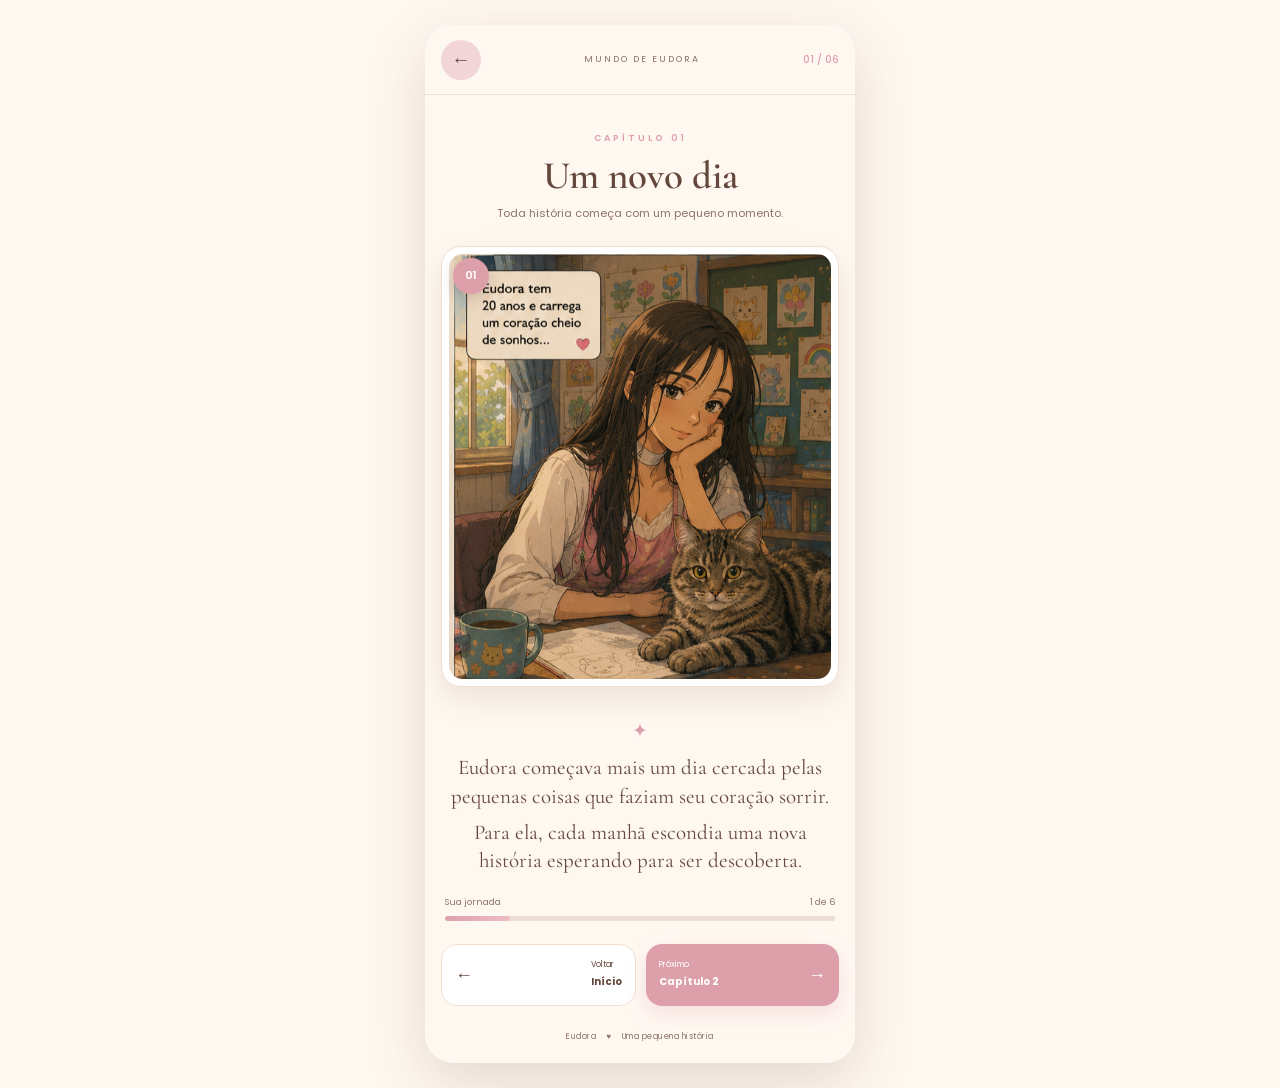
==== capitulo1.html @ 32b92759 "projeto 80% finalizado" ====
<!DOCTYPE html>
<html lang="pt-BR">
    <link rel="shortcut icon" href="imagens/duda.png" type="image/x-icon">

<head>

    <meta charset="UTF-8">

    <meta
        name="viewport"
        content="width=device-width, initial-scale=1.0"
    >

    <title>Capítulo 1 — Eudora</title>

    <link
        rel="stylesheet"
        href="style.css"
    >

    <link
        rel="preconnect"
        href="https://fonts.googleapis.com"
    >

    <link
        rel="preconnect"
        href="https://fonts.gstatic.com"
        crossorigin
    >

    <link
        href="https://fonts.googleapis.com/css2?family=Cormorant+Garamond:wght@400;500;600;700&family=Poppins:wght@300;400;500;600&display=swap"
        rel="stylesheet"
    >

</head>


<body>

    <main class="chapter-page">


        <!-- =========================================
             CABEÇALHO
        ========================================== -->

        <header class="chapter-header">

            <a
                href="index.html"
                class="back-home"
                aria-label="Voltar para o início"
            >
                ←
            </a>


            <div class="chapter-brand">

                <span>
                    MUNDO DE EUDORA
                </span>

            </div>


            <div class="chapter-number">

                01 / 06

            </div>

        </header>



        <!-- =========================================
             TÍTULO
        ========================================== -->

        <section class="chapter-intro">

            <span class="chapter-label">
                CAPÍTULO 01
            </span>


            <h1>
                Um novo dia
            </h1>


            <p>
                Toda história começa com
                um pequeno momento.
            </p>

        </section>



        <!-- =========================================
             QUADRINHO
        ========================================== -->

        <section class="comic-container">


            <div class="comic-frame">

                <!--
                    COLOQUE A IMAGEM AQUI

                    images/quadrinho1.png
                -->

                <img
                    src="imagens/Eu1.png"
                    alt="Primeiro quadrinho da história de Eudora"
                    class="comic-image"
                >

            </div>


            <!-- Número do quadrinho -->

            <div class="comic-number">
                01
            </div>


        </section>



        <!-- =========================================
             TEXTO DA HISTÓRIA
        ========================================== -->

        <section class="chapter-text">

            <div class="decorative-line">
                ✦
            </div>


            <p>
                Eudora começava mais um dia
                cercada pelas pequenas coisas
                que faziam seu coração sorrir.
            </p>


            <p>
                Para ela, cada manhã escondia
                uma nova história esperando
                para ser descoberta.
            </p>

        </section>



        <!-- =========================================
             PROGRESSO
        ========================================== -->

        <section class="story-progress">

            <div class="progress-info">

                <span>
                    Sua jornada
                </span>

                <span>
                    1 de 6
                </span>

            </div>


            <div class="progress-bar">

                <div
                    class="progress-fill"
                    style="width: 16.66%;"
                ></div>

            </div>

        </section>



        <!-- =========================================
             NAVEGAÇÃO
        ========================================== -->

        <section class="chapter-navigation">


            <!-- VOLTAR -->

            <a
                href="index.html"
                class="chapter-button secondary"
            >

                <span>
                    ←
                </span>

                <div>

                    <small>
                        Voltar
                    </small>

                    <strong>
                        Início
                    </strong>

                </div>

            </a>



            <!-- AVANÇAR -->

            <a
                href="capitulo2.html"
                class="chapter-button primary"
            >

                <div>

                    <small>
                        Próximo
                    </small>

                    <strong>
                        Capítulo 2
                    </strong>

                </div>

                <span>
                    →
                </span>

            </a>


        </section>



        <!-- =========================================
             RODAPÉ
        ========================================== -->

        <footer class="chapter-footer">

            <span>
                Eudora
            </span>

            <span>
                ♥
            </span>

            <span>
                Uma pequena história
            </span>

        </footer>


    </main>


    <!-- =========================================
         JAVASCRIPT
    ========================================== -->

    <script>

        /* =========================================
           ANIMAÇÃO DE ENTRADA
        ========================================== */

        window.addEventListener(
            "load",
            () => {

                document.body.classList.add(
                    "chapter-loaded"
                );

            }
        );



        /* =========================================
           CLIQUE NA IMAGEM
           AMPLIA A IMAGEM
        ========================================== */

        const comicImage =
            document.querySelector(
                ".comic-image"
            );


        comicImage.addEventListener(
            "click",
            () => {

                comicImage.classList.toggle(
                    "zoomed"
                );

            }
        );

    </script>

</body>

</html>
---- style.css ----
/* =====================================================
   MUNDO DE EUDORA
   STYLE.CSS
===================================================== */


/* =====================================================
   CORES
===================================================== */

:root {

    --creme: #fff8f1;

    --creme-escuro: #f2dfd0;

    --rosa: #dda0ab;

    --rosa-claro: #f2d5d9;

    --rosa-suave: rgba(242, 213, 217, 0.25);

    --marrom: #65483d;

    --marrom-claro: #8d7468;

    --branco: #ffffff;

}


/* =====================================================
   RESET
===================================================== */

* {
    margin: 0;
    padding: 0;
    box-sizing: border-box;
}


html {
    scroll-behavior: smooth;
}


body {

    min-height: 100vh;

    font-family: "Poppins", sans-serif;

    color: var(--marrom);

    background: var(--creme);

}


/* =====================================================
   LINKS
===================================================== */

a {
    text-decoration: none;

    color: inherit;
}


/* =====================================================
   PÁGINA DE BOAS-VINDAS
===================================================== */

.welcome-page {

    position: relative;

    width: 100%;

    min-height: 100vh;

    min-height: 100svh;

    display: flex;

    align-items: center;

    justify-content: center;

    overflow: hidden;

    /*
        IMAGEM DE FUNDO

        Depois coloque:

        images/fundo-inicial.jpg

        e descomente o background abaixo.

        A imagem poderá ocupar toda a tela.
    */

    background:

        linear-gradient(
            rgba(70, 42, 35, 0.20),
            rgba(70, 42, 35, 0.38)
        ),

        url("images/fundo-inicial.jpg");

    background-size: cover;

    background-position: center;

    background-repeat: no-repeat;

}


/* =====================================================
   CAMADA SOBRE A IMAGEM
===================================================== */

.welcome-overlay {

    position: absolute;

    inset: 0;

    background:

        radial-gradient(
            circle at center,
            rgba(255,255,255,0.03) 0%,
            rgba(60,35,30,0.35) 100%
        );

    z-index: 1;

}


/* =====================================================
   EFEITO DE LUZ
===================================================== */

.welcome-page::before {

    content: "";

    position: absolute;

    width: 420px;

    height: 420px;

    border-radius: 50%;

    background:

        radial-gradient(
            circle,
            rgba(255,255,255,0.23),
            rgba(255,255,255,0)
        );

    top: -180px;

    right: -170px;

    filter: blur(10px);

    z-index: 1;

}


.welcome-page::after {

    content: "";

    position: absolute;

    width: 300px;

    height: 300px;

    border-radius: 50%;

    background:

        radial-gradient(
            circle,
            rgba(247,190,200,0.22),
            rgba(247,190,200,0)
        );

    bottom: -140px;

    left: -100px;

    filter: blur(15px);

    z-index: 1;

}


/* =====================================================
   CONTEÚDO
===================================================== */

.welcome-content {

    position: relative;

    z-index: 3;

    width: min(90%, 390px);

    text-align: center;

    color: var(--branco);

    padding:

        40px

        24px

        45px;


    animation: welcomeAppear 1.2s ease forwards;

}


/* =====================================================
   ANIMAÇÃO INICIAL
===================================================== */

@keyframes welcomeAppear {

    from {

        opacity: 0;

        transform:
            translateY(35px);

    }

    to {

        opacity: 1;

        transform:
            translateY(0);

    }

}


/* =====================================================
   DECORAÇÃO
===================================================== */

.welcome-decoration {

    font-size: 24px;

    color: #ffe7e9;

    margin-bottom: 18px;

    animation:
        sparkle 3s ease-in-out infinite;

}


@keyframes sparkle {

    0%,
    100% {

        opacity: 0.65;

        transform: scale(1);

    }

    50% {

        opacity: 1;

        transform: scale(1.15);

    }

}


/* =====================================================
   TEXTO PEQUENO
===================================================== */

.welcome-small {

    font-size: 9px;

    font-weight: 500;

    letter-spacing: 3px;

    line-height: 1.7;

    color: rgba(255,255,255,0.82);

    margin-bottom: 13px;

}


/* =====================================================
   NOME MARIA
===================================================== */

.welcome-content h1 {

    font-family:
        "Cormorant Garamond",
        serif;

    font-size: 48px;

    font-weight: 600;

    line-height: 0.95;

    letter-spacing: 1px;

    text-shadow:
        0 3px 20px rgba(50,25,20,0.28);

}


/* =====================================================
   TÍTULO
===================================================== */

.welcome-content h2 {

    font-family:
        "Cormorant Garamond",
        serif;

    font-size: 29px;

    font-weight: 400;

    line-height: 1.25;

    margin-top: 11px;

    text-shadow:
        0 2px 15px rgba(50,25,20,0.25);

}


.welcome-content h2 span {

    font-weight: 600;

    font-size: 34px;

    color: #ffe8e9;

}


/* =====================================================
   LINHA DECORATIVA
===================================================== */

.welcome-line {

    width: 65px;

    height: 1px;

    margin: 24px auto 21px;

    background:

        linear-gradient(
            90deg,
            transparent,
            rgba(255,255,255,0.85),
            transparent
        );

}


/* =====================================================
   TEXTO DA HISTÓRIA
===================================================== */

.welcome-text {

    max-width: 310px;

    margin: 0 auto;

    font-size: 12px;

    font-weight: 300;

    line-height: 1.9;

    color: rgba(255,255,255,0.88);

    text-shadow:
        0 2px 10px rgba(50,25,20,0.2);

}


/* =====================================================
   BOTÃO
===================================================== */

.enter-button {

    display: flex;

    align-items: center;

    justify-content: space-between;

    gap: 15px;

    width: 100%;

    max-width: 300px;

    margin: 31px auto 0;

    padding: 15px 18px 15px 22px;

    border-radius: 999px;

    background:

        rgba(255,255,255,0.93);

    color: var(--marrom);

    box-shadow:

        0 12px 35px
        rgba(43,25,20,0.20);

    font-size: 12px;

    font-weight: 500;

    transition:
        transform 0.25s ease,
        box-shadow 0.25s ease,
        background 0.25s ease;

}


.enter-button strong {

    width: 34px;

    height: 34px;

    display: flex;

    align-items: center;

    justify-content: center;

    border-radius: 50%;

    background: var(--rosa);

    color: white;

    font-size: 17px;

}


.enter-button:hover {

    transform:
        translateY(-3px);

    box-shadow:

        0 17px 40px
        rgba(43,25,20,0.28);

}


.enter-button:active {

    transform:
        scale(0.97);

}


/* =====================================================
   DICA
===================================================== */

.welcome-hint {

    margin-top: 14px;

    font-size: 9px;

    letter-spacing: 1px;

    color:

        rgba(255,255,255,0.70);

}


/* =====================================================
   DECORAÇÃO INFERIOR
===================================================== */

.bottom-decoration {

    position: absolute;

    z-index: 3;

    bottom: 25px;

    left: 50%;

    transform: translateX(-50%);

    display: flex;

    align-items: center;

    gap: 18px;

    color: rgba(255,255,255,0.65);

    font-size: 12px;

}


.bottom-decoration span:nth-child(2) {

    font-size: 16px;

    color: rgba(255,225,230,0.90);

}


/* =====================================================
   RESPONSIVO — IPHONE PEQUENO
===================================================== */

@media (max-height: 700px) {

    .welcome-content {

        padding-top: 25px;

        padding-bottom: 30px;

    }


    .welcome-decoration {

        margin-bottom: 10px;

    }


    .welcome-content h1 {

        font-size: 40px;

    }


    .welcome-content h2 {

        font-size: 25px;

    }


    .welcome-content h2 span {

        font-size: 29px;

    }


    .welcome-line {

        margin:

            17px

            auto

            15px;

    }


    .enter-button {

        margin-top: 22px;

    }


    .bottom-decoration {

        bottom: 14px;

    }

}


/* =====================================================
   IPHONE / MOBILE
===================================================== */

@media (max-width: 430px) {

    .welcome-page {

        min-height: 100dvh;

    }

    .welcome-content {

        width: 92%;

    }

}


/* =====================================================
   TELAS MAIORES
===================================================== */

@media (min-width: 700px) {

    .welcome-page {

        width: min(430px, 100%);

        min-height: 900px;

        margin: 25px auto;

        border-radius: 30px;

        box-shadow:

            0 20px 60px
            rgba(80,50,40,0.18);

    }

}
/* =====================================================
   PÁGINA DOS CAPÍTULOS
===================================================== */

.chapter-page {

    width: 100%;

    max-width: 430px;

    min-height: 100vh;

    min-height: 100svh;

    margin: auto;

    background: var(--creme);

    display: flex;

    flex-direction: column;

    position: relative;

    overflow: hidden;

}


/* =====================================================
   CABEÇALHO
===================================================== */

.chapter-header {

    height: 70px;

    padding: 10px 16px;

    display: flex;

    align-items: center;

    justify-content: space-between;

    border-bottom: 1px solid var(--creme-escuro);

    background: rgba(255,248,241,0.94);

    backdrop-filter: blur(10px);

}


.back-home {

    width: 40px;

    height: 40px;

    display: flex;

    align-items: center;

    justify-content: center;

    border-radius: 50%;

    background: var(--rosa-claro);

    font-size: 19px;

    transition: 0.2s;

}


.back-home:hover {

    transform: translateX(-2px);

}


.chapter-brand {

    font-size: 9px;

    letter-spacing: 2px;

    color: var(--marrom-claro);

}


.chapter-number {

    font-size: 10px;

    font-weight: 500;

    color: var(--rosa);

}


/* =====================================================
   INTRO DO CAPÍTULO
===================================================== */

.chapter-intro {

    text-align: center;

    padding: 28px 20px 18px;

}


.chapter-label {

    font-size: 9px;

    letter-spacing: 3px;

    color: var(--rosa);

    font-weight: 600;

}


.chapter-intro h1 {

    font-family:
        "Cormorant Garamond",
        serif;

    font-size: 39px;

    line-height: 1;

    margin-top: 8px;

    font-weight: 600;

}


.chapter-intro p {

    margin-top: 9px;

    font-size: 11px;

    line-height: 1.7;

    color: var(--marrom-claro);

}


/* =====================================================
   QUADRINHO
===================================================== */

.comic-container {

    position: relative;

    padding: 5px 16px;

}


.comic-frame {

    overflow: hidden;

    border-radius: 20px;

    background: white;

    padding: 7px;

    border: 1px solid var(--creme-escuro);

    box-shadow:

        0 12px 30px
        rgba(101,72,61,0.12);

}


.comic-image {

    display: block;

    width: 100%;

    border-radius: 14px;

    cursor: zoom-in;

    transition:
        transform 0.4s ease;

}


.comic-image.zoomed {

    transform:
        scale(1.15);

    cursor: zoom-out;

}


/* =====================================================
   NÚMERO DO QUADRINHO
===================================================== */

.comic-number {

    position: absolute;

    top: 17px;

    left: 28px;

    width: 36px;

    height: 36px;

    border-radius: 50%;

    background: var(--rosa);

    color: white;

    display: flex;

    align-items: center;

    justify-content: center;

    font-size: 11px;

    font-weight: 600;

    box-shadow:
        0 5px 15px
        rgba(80,45,40,0.2);

}


/* =====================================================
   TEXTO
===================================================== */

.chapter-text {

    padding:

        24px

        25px

        10px;

    text-align: center;

}


.decorative-line {

    color: var(--rosa);

    font-size: 19px;

    margin-bottom: 9px;

}


.chapter-text p {

    font-family:
        "Cormorant Garamond",
        serif;

    font-size: 21px;

    line-height: 1.35;

    color: var(--marrom);

}


.chapter-text p + p {

    margin-top: 8px;

}


/* =====================================================
   PROGRESSO
===================================================== */

.story-progress {

    padding:

        10px

        20px

        5px;

}


.progress-info {

    display: flex;

    justify-content: space-between;

    margin-bottom: 7px;

    font-size: 9px;

    color: var(--marrom-claro);

}


.progress-bar {

    width: 100%;

    height: 5px;

    background: #eaded5;

    border-radius: 999px;

    overflow: hidden;

}


.progress-fill {

    height: 100%;

    background:

        linear-gradient(
            90deg,
            var(--rosa),
            #efbdc5
        );

    border-radius: inherit;

    transition: width 0.7s ease;

}


/* =====================================================
   BOTÕES
===================================================== */

.chapter-navigation {

    display: flex;

    gap: 10px;

    padding: 18px 16px 15px;

}


.chapter-button {

    flex: 1;

    min-height: 62px;

    padding: 9px 13px;

    display: flex;

    align-items: center;

    justify-content: space-between;

    gap: 8px;

    border-radius: 16px;

    transition:

        transform 0.2s ease,

        box-shadow 0.2s ease;

}


.chapter-button:hover {

    transform:
        translateY(-2px);

}


.chapter-button small {

    display: block;

    font-size: 8px;

    margin-bottom: 3px;

}


.chapter-button strong {

    display: block;

    font-size: 10px;

}


.chapter-button > span {

    font-size: 18px;

}


.chapter-button.secondary {

    background: #fff;

    border: 1px solid var(--creme-escuro);

}


.chapter-button.primary {

    background: var(--rosa);

    color: white;

    box-shadow:

        0 8px 20px
        rgba(221,160,171,0.28);

}


/* =====================================================
   RODAPÉ
===================================================== */

.chapter-footer {

    margin-top: auto;

    padding: 10px 20px 20px;

    display: flex;

    align-items: center;

    justify-content: center;

    gap: 10px;

    font-size: 8px;

    color: var(--marrom-claro);

    letter-spacing: 0.5px;

}


/* =====================================================
   ANIMAÇÃO
===================================================== */

.chapter-page > * {

    opacity: 0;

    transform:
        translateY(15px);

}


.chapter-loaded .chapter-header {

    animation:
        chapterAppear 0.5s ease forwards;

}


.chapter-loaded .chapter-intro {

    animation:
        chapterAppear 0.6s ease 0.1s forwards;

}


.chapter-loaded .comic-container {

    animation:
        chapterAppear 0.7s ease 0.2s forwards;

}


.chapter-loaded .chapter-text {

    animation:
        chapterAppear 0.7s ease 0.3s forwards;

}


.chapter-loaded .story-progress {

    animation:
        chapterAppear 0.7s ease 0.4s forwards;

}


.chapter-loaded .chapter-navigation {

    animation:
        chapterAppear 0.7s ease 0.5s forwards;

}


.chapter-loaded .chapter-footer {

    animation:
        chapterAppear 0.7s ease 0.6s forwards;

}


@keyframes chapterAppear {

    to {

        opacity: 1;

        transform: translateY(0);

    }

}


/* =====================================================
   IPHONE PEQUENO
===================================================== */

@media (max-height: 720px) {

    .chapter-intro {

        padding-top: 20px;

    }


    .chapter-intro h1 {

        font-size: 34px;

    }


    .chapter-text {

        padding-top: 17px;

    }


    .chapter-text p {

        font-size: 18px;

    }


    .chapter-navigation {

        padding-top: 12px;

    }

}


/* =====================================================
   DESKTOP
===================================================== */

@media (min-width: 700px) {

    .chapter-page {

        margin:

            25px

            auto;

        min-height: 900px;

        border-radius: 28px;

        box-shadow:

            0 20px 60px
            rgba(80,50,40,0.16);

    }

}

/* ==================================================
   PÁGINA FINAL
================================================== */

.final-page {
    position: relative;

    width: 100%;
    min-height: 100vh;

    display: flex;
    justify-content: center;
    align-items: center;

    overflow: hidden;

    background-image: url("imagens/final.jpg");
    background-position: center;
    background-size: cover;
    background-repeat: no-repeat;

    color: #ffffff;
}


/* ==================================================
   CAMADA ESCURA DO FUNDO
================================================== */

.final-overlay {
    position: absolute;

    inset: 0;

    background: rgba(8, 7, 25, 0.45);

    z-index: 1;
}


/* ==================================================
   ESTRELAS
================================================== */

.stars {
    position: absolute;

    inset: 0;

    z-index: 2;

    pointer-events: none;
}


/* ==================================================
   CONTEÚDO PRINCIPAL
================================================== */

.final-content {
    position: relative;

    z-index: 3;

    width: min(90%, 700px);

    padding: 40px 20px;

    text-align: center;

    animation: finalAppear 2s ease forwards;
}


/* ==================================================
   SÍMBOLO
================================================== */

.final-symbol {
    margin-bottom: 15px;

    font-size: 28px;

    opacity: 0.8;

    animation: gentleGlow 3s ease-in-out infinite;
}


/* ==================================================
   TÍTULO
================================================== */

.final-content h1 {
    margin: 0;

    font-family: "Playfair Display", serif;

    font-size: clamp(45px, 8vw, 72px);

    font-weight: 400;

    letter-spacing: 2px;

    text-shadow: 0 3px 20px rgba(0, 0, 0, 0.5);
}


/* ==================================================
   DIVISOR
================================================== */

.final-divider {
    width: 80px;
    height: 1px;

    margin: 25px auto 35px;

    background: rgba(255, 255, 255, 0.7);
}


/* ==================================================
   TEXTOS
================================================== */

.final-content p {
    max-width: 620px;

    margin: 0 auto 22px;

    font-family: "Poppins", sans-serif;

    font-size: 16px;

    font-weight: 300;

    line-height: 1.9;

    text-shadow: 0 2px 10px rgba(0, 0, 0, 0.5);
}


/* ==================================================
   FRASE DE DESTAQUE
================================================== */

.final-highlight {
    margin-top: 30px !important;

    font-family: "Playfair Display", serif !important;

    font-size: 18px !important;

    font-style: italic;

    opacity: 0.95;
}


/* ==================================================
   BOTÃO VOLTAR
================================================== */

.back-button {
    display: inline-flex;

    align-items: center;
    justify-content: center;

    gap: 10px;

    margin-top: 15px;

    padding: 13px 28px;

    border: 1px solid rgba(255, 255, 255, 0.5);

    border-radius: 50px;

    background: rgba(255, 255, 255, 0.08);

    backdrop-filter: blur(8px);

    color: #ffffff;

    font-family: "Poppins", sans-serif;

    font-size: 14px;

    text-decoration: none;

    transition: all 0.3s ease;
}


.back-button span {
    font-size: 18px;
}


.back-button:hover {
    transform: translateY(-3px);

    background: rgba(255, 255, 255, 0.18);

    border-color: rgba(255, 255, 255, 0.8);
}


/* ==================================================
   RODAPÉ
================================================== */

.final-footer {
    position: absolute;

    bottom: 20px;

    left: 0;

    width: 100%;

    z-index: 3;

    text-align: center;
}


.final-footer span {
    font-family: "Playfair Display", serif;

    font-size: 15px;

    letter-spacing: 2px;

    opacity: 0.7;
}


/* ==================================================
   ANIMAÇÕES
================================================== */

@keyframes finalAppear {

    from {
        opacity: 0;
        transform: translateY(25px);
    }

    to {
        opacity: 1;
        transform: translateY(0);
    }
}


@keyframes gentleGlow {

    0%,
    100% {
        opacity: 0.5;
        transform: scale(1);
    }

    50% {
        opacity: 1;
        transform: scale(1.15);
    }
}


/* ==================================================
   RESPONSIVIDADE
================================================== */

@media (max-width: 600px) {

    .final-content {
        width: 92%;
        padding: 30px 15px;
    }


    .final-content h1 {
        font-size: 45px;
    }


    .final-content p {
        font-size: 14px;
        line-height: 1.8;
    }


    .final-highlight {
        font-size: 16px !important;
    }


    .back-button {
        padding: 12px 24px;
    }


    .final-footer {
        bottom: 14px;
    }


    .final-footer span {
        font-size: 13px;
    }
}
/* BOTÃO - PRÓXIMA PÁGINA ======================================= */

.next-button {
  display: inline-flex;
  align-items: center;
  justify-content: center;
  gap: 10px;
  margin-top: 30px;
  padding: 14px 30px;
  border: 1px solid rgba(255, 255, 255, 0.5);
  border-radius: 50px;
  background: rgba(255, 255, 255, 0.10);
  backdrop-filter: blur(8px);
  color: #ee04da;
  font-family: "Poppins", sans-serif;
  font-size: 14px;
  text-decoration: none;
  cursor: pointer;
  transition: all 0.3s ease;
}

.next-button span {
  font-size: 18px;
  transition: transform 0.3s ease;
}

.next-button:hover {
  background: rgba(255, 255, 255, 0.20);
  border-color: rgba(255, 255, 255, 0.9);
  transform: translateY(-3px);
}

.next-button:hover span {
  transform: translateX(5px);
}
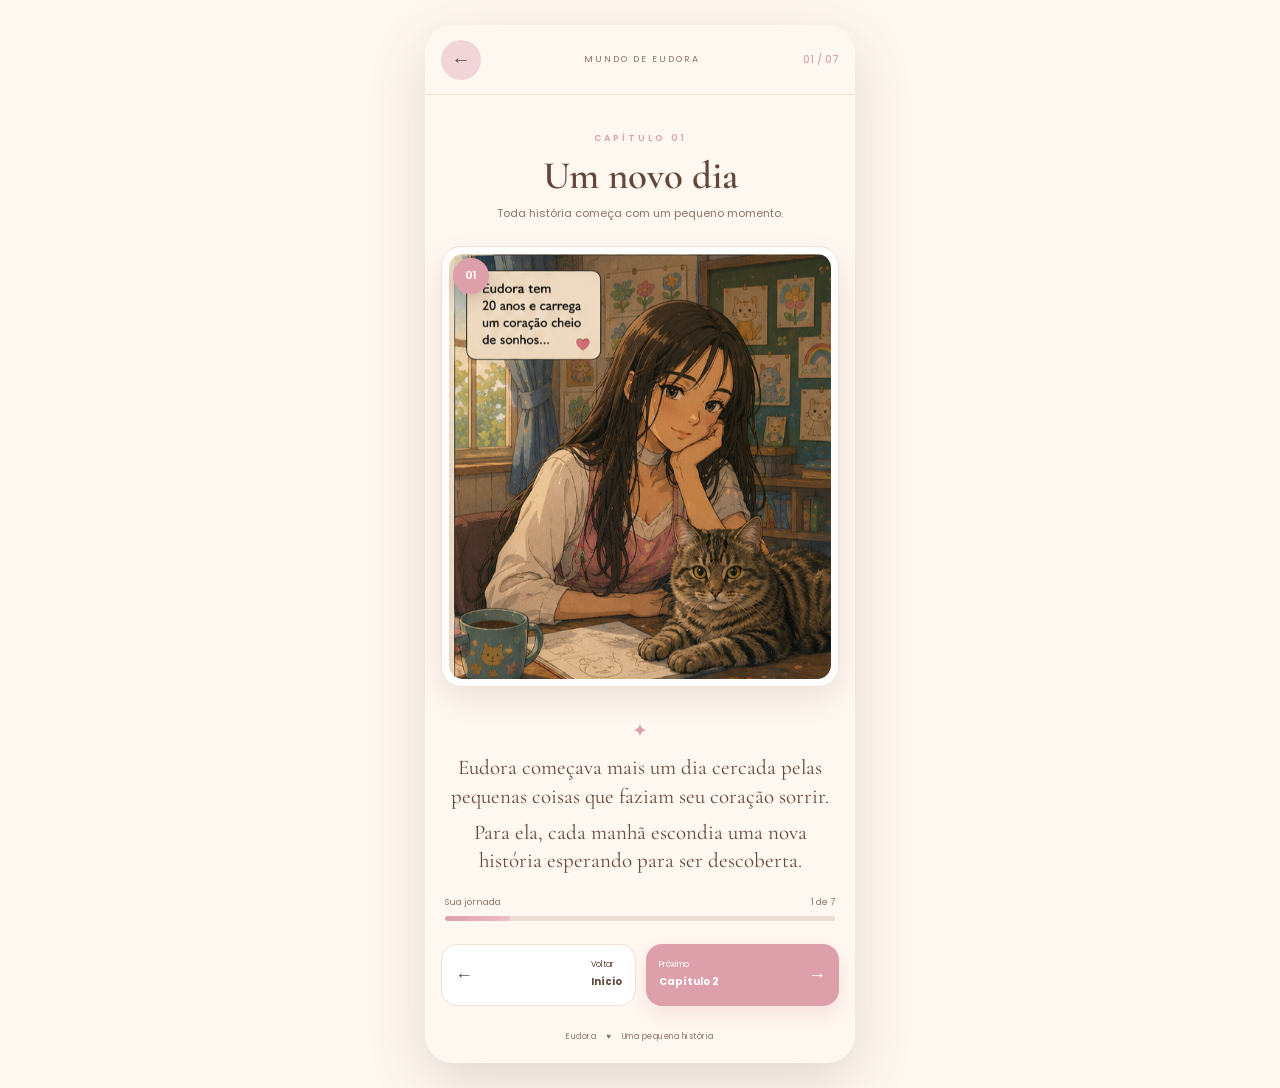
==== commit 85722215: "pequenas alt" ====
--- a/capitulo1.html
+++ b/capitulo1.html
@@ -68,7 +68,7 @@
 
             <div class="chapter-number">
 
-                01 / 06
+                01 / 07
 
             </div>
 
@@ -177,7 +177,7 @@
                 </span>
 
                 <span>
-                    1 de 6
+                    1 de 7
                 </span>
 
             </div>
--- a/style.css
+++ b/style.css
@@ -91,18 +91,6 @@
 
     overflow: hidden;
 
-    /*
-        IMAGEM DE FUNDO
-
-        Depois coloque:
-
-        images/fundo-inicial.jpg
-
-        e descomente o background abaixo.
-
-        A imagem poderá ocupar toda a tela.
-    */
-
     background:
 
         linear-gradient(
@@ -110,7 +98,7 @@
             rgba(70, 42, 35, 0.38)
         ),
 
-        url("images/fundo-inicial.jpg");
+        url("imagens/bb.png");
 
     background-size: cover;
 
@@ -1673,38 +1661,757 @@
         font-size: 13px;
     }
 }
-/* BOTÃO - PRÓXIMA PÁGINA ======================================= */
+/* =====================================================
+   PÁGINA 6 — BOTÃO PRÓXIMA PÁGINA
+===================================================== */
 
 .next-button {
-  display: inline-flex;
-  align-items: center;
-  justify-content: center;
-  gap: 10px;
-  margin-top: 30px;
-  padding: 14px 30px;
-  border: 1px solid rgba(255, 255, 255, 0.5);
-  border-radius: 50px;
-  background: rgba(255, 255, 255, 0.10);
-  backdrop-filter: blur(8px);
-  color: #ee04da;
-  font-family: "Poppins", sans-serif;
-  font-size: 14px;
-  text-decoration: none;
-  cursor: pointer;
-  transition: all 0.3s ease;
-}
+    flex: 1;
+
+    min-height: 62px;
+
+    padding: 9px 13px;
+
+    display: flex;
+
+    align-items: center;
+
+    justify-content: space-between;
+
+    gap: 8px;
+
+    border-radius: 16px;
+
+    background: var(--rosa);
+
+    color: var(--branco);
+
+    font-family: "Poppins", sans-serif;
+
+    text-decoration: none;
+
+    box-shadow:
+        0 8px 20px
+        rgba(221, 160, 171, 0.28);
+
+    transition:
+        transform 0.2s ease,
+        box-shadow 0.2s ease;
+}
+
+
+.next-button:hover {
+    transform: translateY(-2px);
+
+    box-shadow:
+        0 12px 25px
+        rgba(221, 160, 171, 0.38);
+}
+
+
+.next-button:active {
+    transform: scale(0.98);
+}
+
+
+/* =====================================================
+   TEXTO DO BOTÃO
+===================================================== */
+
+.next-button div {
+    display: flex;
+
+    flex-direction: column;
+
+    align-items: flex-start;
+
+    line-height: 1.2;
+}
+
+
+.next-button small {
+    display: block;
+
+    font-size: 8px;
+
+    margin-bottom: 3px;
+
+    opacity: 0.85;
+}
+
+
+.next-button strong {
+    display: block;
+
+    font-size: 10px;
+
+    white-space: nowrap;
+}
+
+
+/* =====================================================
+   SETA
+===================================================== */
 
 .next-button span {
-  font-size: 18px;
-  transition: transform 0.3s ease;
-}
-
-.next-button:hover {
-  background: rgba(255, 255, 255, 0.20);
-  border-color: rgba(255, 255, 255, 0.9);
-  transform: translateY(-3px);
-}
+    font-size: 18px;
+
+    flex-shrink: 0;
+
+    transition: transform 0.3s ease;
+}
+
 
 .next-button:hover span {
-  transform: translateX(5px);
+    transform: translateX(4px);
+}
+
+/* ==================================================
+   PÁGINA FINAL — MESMO ESTILO DOS CAPÍTULOS
+================================================== */
+
+.final-page {
+    position: relative;
+
+    width: 100%;
+    max-width: 430px;
+
+    min-height: 100vh;
+    min-height: 100svh;
+
+    margin: auto;
+
+    display: flex;
+    flex-direction: column;
+    justify-content: center;
+
+    overflow: hidden;
+
+    background: var(--creme);
+
+    color: var(--marrom);
+}
+
+
+/* ==================================================
+   FUNDO DECORATIVO
+================================================== */
+
+.final-page::before {
+    content: "";
+
+    position: absolute;
+
+    width: 280px;
+    height: 280px;
+
+    top: -120px;
+    right: -120px;
+
+    border-radius: 50%;
+
+    background:
+        radial-gradient(
+            circle,
+            rgba(242, 213, 217, 0.65),
+            rgba(242, 213, 217, 0)
+        );
+
+    filter: blur(10px);
+
+    pointer-events: none;
+}
+
+
+.final-page::after {
+    content: "";
+
+    position: absolute;
+
+    width: 240px;
+    height: 240px;
+
+    bottom: -120px;
+    left: -100px;
+
+    border-radius: 50%;
+
+    background:
+        radial-gradient(
+            circle,
+            rgba(221, 160, 171, 0.22),
+            rgba(221, 160, 171, 0)
+        );
+
+    filter: blur(15px);
+
+    pointer-events: none;
+}
+
+
+/* Esconde as camadas antigas da página final */
+.final-overlay {
+    display: none;
+}
+
+.stars {
+    display: none;
+}
+
+
+/* ==================================================
+   CONTEÚDO PRINCIPAL
+================================================== */
+
+.final-content {
+    position: relative;
+
+    z-index: 2;
+
+    width: 100%;
+    max-width: 430px;
+
+    padding: 45px 25px 90px;
+
+    text-align: center;
+
+    animation:
+        chapterAppear 0.8s ease forwards;
+}
+
+
+/* ==================================================
+   SÍMBOLO
+================================================== */
+
+.final-symbol {
+    margin-bottom: 12px;
+
+    font-size: 24px;
+
+    color: var(--rosa);
+
+    animation:
+        gentleGlow 3s ease-in-out infinite;
+}
+
+
+/* ==================================================
+   TÍTULO
+================================================== */
+
+.final-content h1 {
+    margin: 0;
+
+    font-family:
+        "Cormorant Garamond",
+        serif;
+
+    font-size: 46px;
+
+    font-weight: 600;
+
+    line-height: 1;
+
+    color: var(--marrom);
+
+    letter-spacing: 1px;
+
+    text-shadow: none;
+}
+
+
+/* ==================================================
+   DIVISOR
+================================================== */
+
+.final-divider {
+    width: 65px;
+
+    height: 1px;
+
+    margin: 22px auto 28px;
+
+    background:
+        linear-gradient(
+            90deg,
+            transparent,
+            var(--rosa),
+            transparent
+        );
+}
+
+
+/* ==================================================
+   TEXTOS
+================================================== */
+
+.final-content p {
+    max-width: 330px;
+
+    margin: 0 auto 15px;
+
+    font-family:
+        "Poppins",
+        sans-serif;
+
+    font-size: 12px;
+
+    font-weight: 400;
+
+    line-height: 1.8;
+
+    color: var(--marrom-claro);
+
+    text-shadow: none;
+}
+
+
+/* ==================================================
+   FRASE DE DESTAQUE
+================================================== */
+
+.final-highlight {
+    margin-top: 22px !important;
+    margin-bottom: 22px !important;
+
+    font-family:
+        "Cormorant Garamond",
+        serif !important;
+
+    font-size: 22px !important;
+
+    font-weight: 500;
+
+    font-style: italic;
+
+    line-height: 1.35 !important;
+
+    color: var(--marrom) !important;
+
+    opacity: 1;
+}
+
+
+/* ==================================================
+   BOTÃO VOLTAR AO INÍCIO
+================================================== */
+
+.back-button {
+    display: flex;
+
+    align-items: center;
+    justify-content: space-between;
+
+    gap: 15px;
+
+    width: 100%;
+    max-width: 300px;
+
+    margin: 28px auto 0;
+
+    padding: 15px 18px 15px 22px;
+
+    border: none;
+
+    border-radius: 999px;
+
+    background:
+        var(--rosa);
+
+    color: var(--branco);
+
+    box-shadow:
+        0 8px 20px
+        rgba(221, 160, 171, 0.28);
+
+    font-family:
+        "Poppins",
+        sans-serif;
+
+    font-size: 12px;
+
+    font-weight: 500;
+
+    text-decoration: none;
+
+    transition:
+        transform 0.25s ease,
+        box-shadow 0.25s ease;
+}
+
+
+.back-button span {
+    width: 34px;
+
+    height: 34px;
+
+    display: flex;
+
+    align-items: center;
+    justify-content: center;
+
+    border-radius: 50%;
+
+    background: rgba(255, 255, 255, 0.22);
+
+    font-size: 17px;
+
+    transition:
+        transform 0.3s ease;
+}
+
+
+.back-button:hover {
+    transform:
+        translateY(-3px);
+
+    background:
+        var(--rosa);
+
+    border-color: transparent;
+
+    box-shadow:
+        0 12px 28px
+        rgba(221, 160, 171, 0.38);
+}
+
+
+.back-button:hover span {
+    transform:
+        translateX(-3px);
+}
+
+
+/* ==================================================
+   RODAPÉ
+================================================== */
+
+.final-footer {
+    position: absolute;
+
+    bottom: 20px;
+
+    left: 0;
+
+    width: 100%;
+
+    z-index: 2;
+
+    text-align: center;
+}
+
+
+.final-footer span {
+    font-family:
+        "Poppins",
+        sans-serif;
+
+    font-size: 9px;
+
+    letter-spacing: 1px;
+
+    color: var(--marrom-claro);
+
+    opacity: 0.8;
+}
+
+
+/* ==================================================
+   ANIMAÇÕES
+================================================== */
+
+@keyframes gentleGlow {
+
+    0%,
+    100% {
+        opacity: 0.6;
+
+        transform:
+            scale(1);
+    }
+
+    50% {
+        opacity: 1;
+
+        transform:
+            scale(1.12);
+    }
+
+}
+
+
+/* ==================================================
+   RESPONSIVIDADE
+================================================== */
+
+@media (max-height: 720px) {
+
+    .final-content {
+        padding-top: 30px;
+
+        padding-bottom: 70px;
+    }
+
+    .final-content h1 {
+        font-size: 40px;
+    }
+
+    .final-content p {
+        font-size: 11px;
+
+        line-height: 1.65;
+    }
+
+    .final-highlight {
+        font-size: 19px !important;
+    }
+
+    .back-button {
+        margin-top: 18px;
+    }
+
+}
+
+
+@media (min-width: 700px) {
+
+    .final-page {
+        min-height: 900px;
+
+        margin: 25px auto;
+
+        border-radius: 28px;
+
+        box-shadow:
+            0 20px 60px
+            rgba(80, 50, 40, 0.16);
+    }
+
+}
+/* ==================================================
+   IMAGEM DA PÁGINA FINAL
+================================================== */
+
+.final-page {
+    position: relative;
+    overflow: hidden;
+
+    width: 100%;
+    max-width: 430px;
+
+    min-height: 100vh;
+    min-height: 100svh;
+
+    margin: auto;
+
+    display: flex;
+    flex-direction: column;
+}
+
+
+/* ==================================================
+   PÁGINA FINAL
+================================================== */
+
+.final-page {
+    position: relative;
+
+    width: 100%;
+       max-width: 430px;
+
+    min-height: 100vh;
+    min-height: 100svh;
+
+    margin: auto;
+
+    overflow: hidden;
+
+    display: flex;
+    flex-direction: column;
+
+    background: var(--creme);
+}
+
+/* ==================================================
+   PÁGINA FINAL
+================================================== */
+
+.final-page {
+    position: relative;
+
+    width: 100%;
+    max-width: 430px;
+
+    min-height: 100vh;
+    min-height: 100svh;
+
+    margin: auto;
+
+    overflow: hidden;
+
+    display: flex;
+    flex-direction: column;
+
+    background: var(--creme);
+}
+
+
+/* ==================================================
+   IMAGEM FINAL
+================================================== */
+
+.final-page {
+    position: relative;
+    width: 100%;
+    max-width: 430px;
+    min-height: 100vh;
+    min-height: 100svh;
+    margin: auto;
+    overflow: hidden;
+    background: var(--creme);
+}
+
+
+/* IMAGEM COMPLETA */
+
+.final-image {
+    position: absolute;
+    inset: 0;
+
+    width: 100%;
+    height: 100%;
+
+    object-fit: cover;
+
+    /* Mostra a parte de baixo da imagem */
+    object-position: center bottom;
+
+    z-index: 0;
+
+    filter: none;
+}
+
+
+/* CONTEÚDO */
+
+.final-content {
+    position: relative;
+    z-index: 2;
+
+    width: 100%;
+
+    margin-top: auto;
+
+    padding: 20px 20px 80px;
+
+    text-align: center;
+
+    /* Fundo praticamente transparente */
+    background: linear-gradient(
+        to bottom,
+        rgba(255, 248, 240, 0) 0%,
+        rgba(255, 248, 240, 0.12) 30%,
+        rgba(255, 248, 240, 0.25) 100%
+    );
+
+    backdrop-filter: none;
+    -webkit-backdrop-filter: none;
+}
+
+
+/* TEXTO COM SOMBRA PARA APARECER NA IMAGEM */
+
+.final-content h1,
+.final-content p,
+.final-highlight {
+    text-shadow:
+        0 2px 8px rgba(255, 255, 255, 0.8);
+}
+
+
+/* RODAPÉ */
+
+.final-footer {
+    position: absolute;
+
+    bottom: 15px;
+    left: 0;
+
+    width: 100%;
+
+    z-index: 3;
+
+    text-align: center;
+}
+/* ==================================================
+   CORES DOS TEXTOS — PÁGINA FINAL
+================================================== */
+
+/* TÍTULO */
+.final-content h1 {
+    color: #fffaf2 !important;
+
+    text-shadow:
+        0 2px 6px rgba(50, 30, 25, 0.85),
+        0 0 15px rgba(50, 30, 25, 0.45);
+}
+
+
+/* SÍMBOLO */
+.final-symbol {
+    color: #fffaf2 !important;
+
+    text-shadow:
+        0 2px 6px rgba(50, 30, 25, 0.8);
+}
+
+
+/* TEXTOS NORMAIS */
+.final-content p {
+    color: #fffaf2 !important;
+
+    font-weight: 500;
+
+    text-shadow:
+        0 2px 5px rgba(50, 30, 25, 0.9),
+        0 0 10px rgba(50, 30, 25, 0.5);
+}
+
+
+/* FRASE DE DESTAQUE */
+.final-highlight {
+    color: #ffffff !important;
+
+    font-weight: 600;
+
+    text-shadow:
+        0 2px 6px rgba(50, 30, 25, 0.95),
+        0 0 12px rgba(50, 30, 25, 0.6);
+}
+
+
+/* LINHA DECORATIVA */
+.final-divider {
+    background:
+        linear-gradient(
+            90deg,
+            transparent,
+            #fffaf2,
+            transparent
+        );
+
+    box-shadow:
+        0 1px 5px rgba(50, 30, 25, 0.5);
+}
+
+
+/* RODAPÉ */
+.final-footer span {
+    color: #fffaf2 !important;
+
+    font-weight: 500;
+
+    text-shadow:
+        0 2px 5px rgba(50, 30, 25, 0.9);
 }
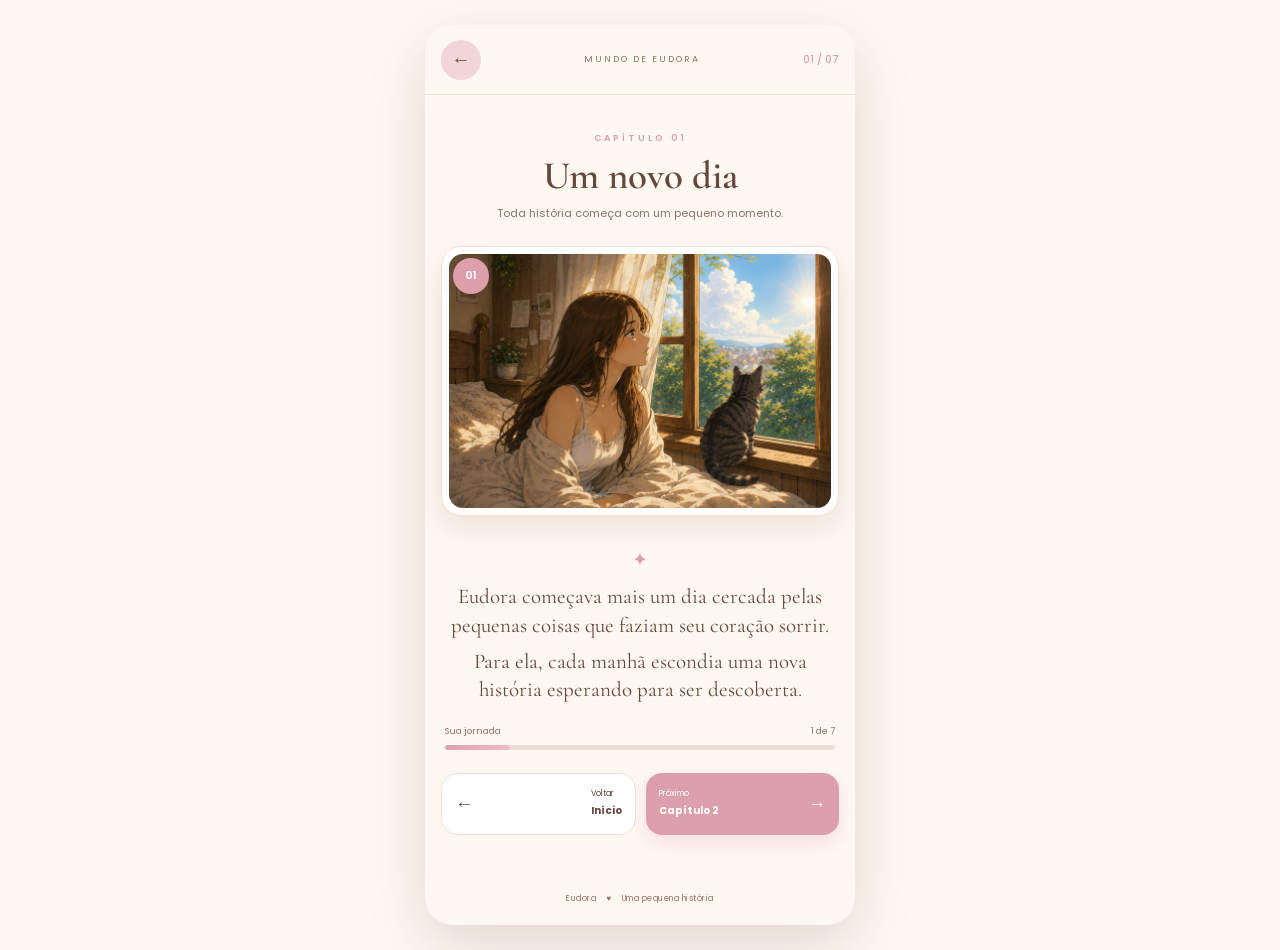
==== commit 16017f22: "projeto finalizado" ====
--- a/capitulo1.html
+++ b/capitulo1.html
@@ -1,6 +1,6 @@
 <!DOCTYPE html>
 <html lang="pt-BR">
-    <link rel="shortcut icon" href="imagens/duda.png" type="image/x-icon">
+    <link rel="shortcut icon" href="imagens/dudisFav.png" type="image/x-icon">
 
 <head>
 
@@ -117,7 +117,7 @@
                 -->
 
                 <img
-                    src="imagens/Eu1.png"
+                    src="imagens/janela.png"
                     alt="Primeiro quadrinho da história de Eudora"
                     class="comic-image"
                 >
--- a/style.css
+++ b/style.css
@@ -2414,4 +2414,107 @@
 
     text-shadow:
         0 2px 5px rgba(50, 30, 25, 0.9);
+}
+/* =====================================================
+   APENAS INDEX — SEM ROLAGEM
+===================================================== */
+
+body:has(.welcome-page) {
+    height: 100vh;
+    overflow: hidden;
+}
+
+@media (min-width: 700px) {
+    .welcome-page {
+        width: 430px;
+        max-width: calc(100% - 40px);
+
+        height: calc(100vh - 40px);
+        min-height: 0;
+
+        margin: 20px auto;
+
+        border-radius: 28px;
+
+        box-shadow:
+            0 20px 60px
+            rgba(80, 50, 40, 0.16);
+    }
+}
+/* =========================================
+   PÁGINA FINAL — PALETA MÁGICA NOTURNA
+========================================= */
+
+/* Título "Fim" (<h1> no HTML) */
+.final-content h1 {
+    color: #F5EEE4;
+    text-shadow: 0 2px 12px rgba(8, 20, 45, 0.75);
+}
+
+/* Texto principal e parágrafos */
+.final-content p {
+    color: #E3E8F2;
+    text-shadow: 0 2px 8px rgba(7, 16, 35, 0.8);
+}
+
+/* Frase em inglês em destaque (.final-highlight no HTML) */
+.final-content p.final-highlight {
+    color: #E8DDF2;
+    font-family: "Cormorant Garamond", serif;
+    text-shadow: 0 2px 10px rgba(10, 20, 45, 0.9);
+}
+
+/* Botão de voltar (.back-button no HTML) */
+.back-button {
+    background: linear-gradient(
+        135deg,
+        #6F769D,
+        #8B7899
+    );
+
+    color: #FFFFFF;
+    border: 1px solid rgba(255, 255, 255, 0.25);
+
+    box-shadow: 
+        0 10px 30px rgba(8, 18, 45, 0.35),
+        inset 0 1px 0 rgba(255, 255, 255, 0.15);
+
+    transition: all 0.3s ease;
+    display: inline-flex;
+    align-items: center;
+    gap: 8px;
+    padding: 12px 24px;
+    border-radius: 30px;
+    text-decoration: none;
+}
+
+/* Círculo do ícone (<span> dentro do botão) */
+.back-button span {
+    background: rgba(255, 255, 255, 0.16);
+    color: #F7F2FF;
+    border-radius: 50%;
+    width: 24px;
+    height: 24px;
+    display: inline-flex;
+    align-items: center;
+    justify-content: center;
+}
+
+/* Efeito ao passar o mouse no botão */
+.back-button:hover {
+    transform: translateY(-3px);
+
+    background: linear-gradient(
+        135deg,
+        #8189B3,
+        #A18AAE
+    );
+
+    box-shadow: 0 15px 35px rgba(8, 18, 45, 0.45);
+}
+
+/* Assinatura no rodapé (.final-footer no HTML) */
+.final-footer span {
+    color: #C9C4D8;
+    text-shadow: 0 2px 8px rgba(0, 0, 0, 0.5);
 }
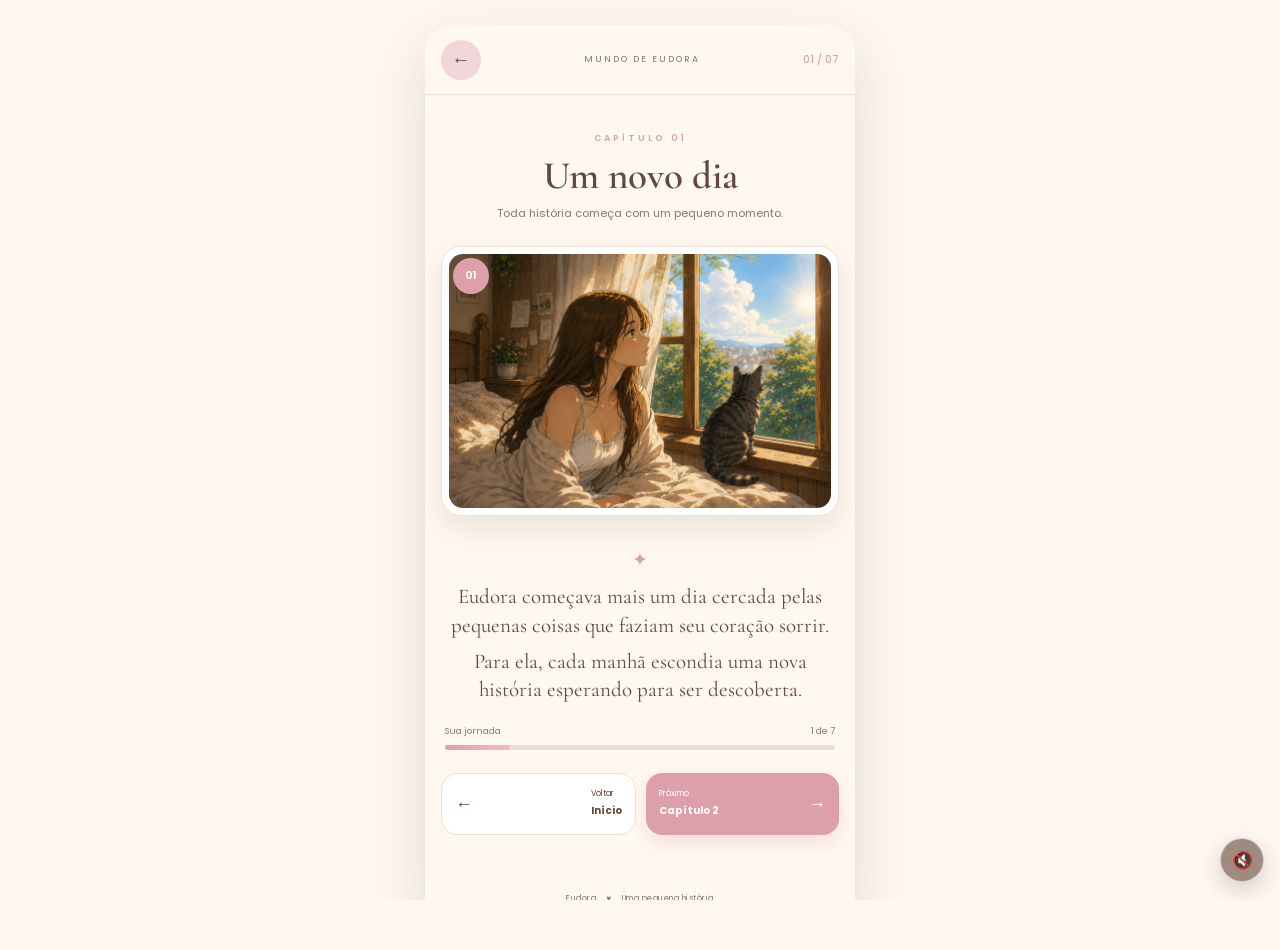
==== commit 34e388cd: "uma att de urgencia" ====
--- a/capitulo1.html
+++ b/capitulo1.html
@@ -34,12 +34,24 @@
         rel="stylesheet"
     >
 
+
 </head>
 
 
 <body>
 
-    <main class="chapter-page">
+    <audio id="backgroundMusic" loop preload="auto">
+        <source src="musicas/musica.mp3" type="audio/mpeg">
+    </audio>
+
+    <button
+        id="musicButton"
+        class="music-button"
+        type="button"
+        aria-label="Ativar música"
+    >🔇</button>
+
+<main class="chapter-page">
 
 
         <!-- =========================================
@@ -287,49 +299,7 @@
     <!-- =========================================
          JAVASCRIPT
     ========================================== -->
-
-    <script>
-
-        /* =========================================
-           ANIMAÇÃO DE ENTRADA
-        ========================================== */
-
-        window.addEventListener(
-            "load",
-            () => {
-
-                document.body.classList.add(
-                    "chapter-loaded"
-                );
-
-            }
-        );
-
-
-
-        /* =========================================
-           CLIQUE NA IMAGEM
-           AMPLIA A IMAGEM
-        ========================================== */
-
-        const comicImage =
-            document.querySelector(
-                ".comic-image"
-            );
-
-
-        comicImage.addEventListener(
-            "click",
-            () => {
-
-                comicImage.classList.toggle(
-                    "zoomed"
-                );
-
-            }
-        );
-
-    </script>
+    <script src="script.js"></script>
 
 </body>
 
--- a/style.css
+++ b/style.css
@@ -2517,4 +2517,254 @@
 .final-footer span {
     color: #C9C4D8;
     text-shadow: 0 2px 8px rgba(0, 0, 0, 0.5);
-}+}
+html,
+body {
+    width: 100%;
+    height: 100%;
+    margin: 0;
+    padding: 0;
+    overflow-x: hidden;
+}
+body {
+    min-height: 100dvh;
+}
+
+.page {
+    min-height: 100dvh;
+    height: 100dvh;
+}
+
+/* =========================================================
+   MUNDO DE EUDORA — SISTEMA GLOBAL
+   Música + transição de livro + responsividade
+========================================================= */
+
+html,
+body {
+    width: 100%;
+    min-width: 0;
+    overflow-x: hidden;
+}
+
+body {
+    perspective: 1600px;
+}
+
+/* Evita que o botão de música seja cortado por containers */
+.music-button {
+    position: fixed;
+    right: 16px;
+    bottom: 18px;
+    z-index: 99999;
+
+    width: 44px;
+    height: 44px;
+
+    display: flex;
+    align-items: center;
+    justify-content: center;
+
+    border: 1px solid rgba(255, 255, 255, 0.55);
+    border-radius: 50%;
+
+    background: rgba(101, 72, 61, 0.62);
+    color: #ffffff;
+
+    font-family: "Poppins", sans-serif;
+    font-size: 17px;
+    line-height: 1;
+
+    cursor: pointer;
+    user-select: none;
+
+    backdrop-filter: blur(10px);
+    -webkit-backdrop-filter: blur(10px);
+
+    box-shadow:
+        0 8px 24px rgba(0, 0, 0, 0.18);
+
+    transition:
+        transform 0.25s ease,
+        background 0.25s ease,
+        box-shadow 0.25s ease;
+}
+
+.music-button:hover {
+    transform: scale(1.08);
+    background: rgba(101, 72, 61, 0.80);
+}
+
+.music-button:active {
+    transform: scale(0.94);
+}
+
+.music-button.music-playing {
+    box-shadow:
+        0 0 0 5px rgba(221, 160, 171, 0.16),
+        0 8px 24px rgba(0, 0, 0, 0.18);
+}
+
+/* =========================================================
+   TRANSIÇÃO DE LIVRO
+========================================================= */
+
+.chapter-page,
+.welcome-page,
+.final-page {
+    transform-style: preserve-3d;
+    backface-visibility: hidden;
+    -webkit-backface-visibility: hidden;
+}
+
+/* Entrada de cada página */
+.book-page-enter {
+    animation:
+        bookPageOpen
+        0.75s
+        cubic-bezier(.22, .61, .36, 1)
+        both;
+}
+
+@keyframes bookPageOpen {
+    from {
+        opacity: 0;
+        transform:
+            perspective(1500px)
+            rotateY(7deg)
+            translateX(22px);
+    }
+
+    to {
+        opacity: 1;
+        transform:
+            perspective(1500px)
+            rotateY(0)
+            translateX(0);
+    }
+}
+
+/* Próxima página */
+.book-page-forward {
+    animation:
+        bookPageForward
+        0.68s
+        cubic-bezier(.77, 0, .18, 1)
+        forwards;
+    transform-origin: left center;
+}
+
+@keyframes bookPageForward {
+    0% {
+        opacity: 1;
+        transform:
+            perspective(1500px)
+            rotateY(0)
+            translateX(0);
+        box-shadow: none;
+    }
+
+    35% {
+        opacity: 1;
+        transform:
+            perspective(1500px)
+            rotateY(-24deg)
+            translateX(-5px);
+        box-shadow:
+            -16px 0 30px rgba(70, 45, 38, 0.10);
+    }
+
+    70% {
+        opacity: 0.78;
+        transform:
+            perspective(1500px)
+            rotateY(-62deg)
+            translateX(-16px);
+        box-shadow:
+            -25px 0 45px rgba(70, 45, 38, 0.16);
+    }
+
+    100% {
+        opacity: 0;
+        transform:
+            perspective(1500px)
+            rotateY(-90deg)
+            translateX(-25px);
+        box-shadow:
+            -35px 0 60px rgba(70, 45, 38, 0.22);
+    }
+}
+
+/* Página anterior */
+.book-page-back {
+    animation:
+        bookPageBack
+        0.68s
+        cubic-bezier(.77, 0, .18, 1)
+        forwards;
+    transform-origin: right center;
+}
+
+@keyframes bookPageBack {
+    0% {
+        opacity: 1;
+        transform:
+            perspective(1500px)
+            rotateY(0)
+            translateX(0);
+        box-shadow: none;
+    }
+
+    35% {
+        opacity: 1;
+        transform:
+            perspective(1500px)
+            rotateY(24deg)
+            translateX(5px);
+        box-shadow:
+            16px 0 30px rgba(70, 45, 38, 0.10);
+    }
+
+    70% {
+        opacity: 0.78;
+        transform:
+            perspective(1500px)
+            rotateY(62deg)
+            translateX(16px);
+        box-shadow:
+            25px 0 45px rgba(70, 45, 38, 0.16);
+    }
+
+    100% {
+        opacity: 0;
+        transform:
+            perspective(1500px)
+            rotateY(90deg)
+            translateX(25px);
+        box-shadow:
+            35px 0 60px rgba(70, 45, 38, 0.22);
+    }
+}
+
+/* Respeita acessibilidade */
+@media (prefers-reduced-motion: reduce) {
+    .book-page-enter,
+    .book-page-forward,
+    .book-page-back {
+        animation: none !important;
+    }
+
+    .music-button {
+        transition: none;
+    }
+}
+
+@media (max-width: 600px) {
+    .music-button {
+        right: 13px;
+        bottom: 15px;
+        width: 40px;
+        height: 40px;
+        font-size: 16px;
+    }
+}
